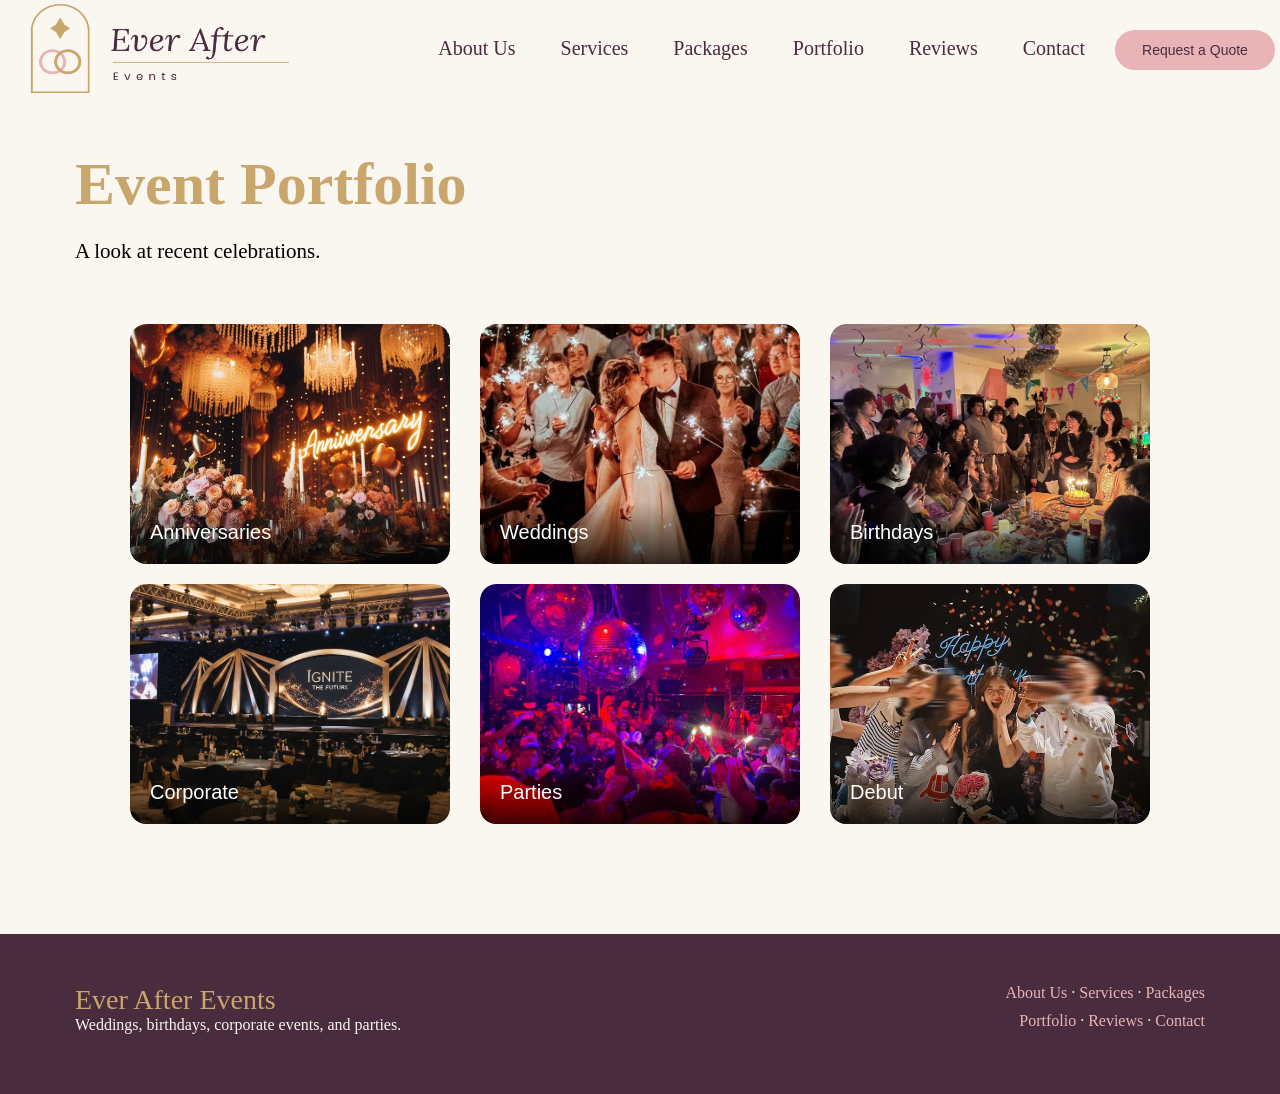
==== portfolio.html @ 4233cff7 "11/25/26 Lab Act" ====
<!DOCTYPE html>
<html lang="en">
<head>
    <meta charset="UTF-8">
    <meta name="viewport" content="width=device-width, initial-scale=1.0">
    <title>Event Portfolio</title>
    <link rel="stylesheet" href="css/style.css">
</head>
<body>

    <header>
      <div class="headnav">
        <img class="logo" src="images/logo.png" alt="Ever After Events">
        <div class="nav">
          <nav>
            <a href="index.html">About Us</a>
            <a href="index.html">Services</a>
            <a href="index.html">Packages</a>
            <a href="portfolio.html" target="_blank">Portfolio</a>
            <a href="index.html">Reviews</a>
            <a href="index.html">Contact</a>
            <button class="requestButton">
              <a href="index.html">Request a Quote</a>
            </button>
          </nav>
        </div>
      </div>
    </header>

    <section id="portfolio">
        <div>
          <h2>Event Portfolio</h2>
          <p>
            A look at recent celebrations.
          </p>
          <div class="gallery">
              <div class="photo">
                  <img src="images/anniversary.jpg" alt="Anniversary Event">
                  <span>Anniversaries</span>
              </div>
              <div class="photo">
                  <img src="images/wedding.jpg" alt="Wedding Event">
                  <span>Weddings</span>
              </div>
              <div class="photo">
                  <img src="images/birthday.jpg" alt="Birthday Event">
                  <span>Birthdays</span>
              </div>
              <div class="photo">
                  <img src="images/corporate.jpg" alt="Corporate Event">
                  <span>Corporate</span>
              </div>
              <div class="photo">
                  <img src="images/parties.jpg" alt="Party Event">
                  <span>Parties</span>
              </div>
              <div class="photo">
                  <img src="images/debut.jpg" alt="Debut Event">
                  <span>Debut</span>
              </div>
          </div>
        </div>
      </section>

    <footer>
      <div class="footerBrand">
        <a class="footerName" href="#home">Ever After Events</a>
        <p>Weddings, birthdays, corporate events, and parties.</p>
      </div>
      <div class="footerLinks">
        <p>
          <a href="index.html">About Us</a> · 
          <a href="index.html">Services</a> ·
          <a href="index.html">Packages</a>
        </p>
        <p>
          <a href="portfolio.html">Portfolio</a> ·
          <a href="index.html">Reviews</a> · 
          <a href="index.html">Contact</a>
        </p>
      </div>
    </footer>

</body>
</html>
---- css/style.css ----
p {
    font-size: 21px;
}
a {
    text-decoration: none;
    color: #4A2C3F;
}
* {
  box-sizing: border-box;
  margin: 0;
  padding: 0;
}
.nav {
    display: flex;
    flex-wrap:wrap;
    font-size: 20px;
    align-items: center;
}
.nav a {
    margin: 0px 20px;
}
.headnav {
    display: flex;
    flex-wrap: wrap;
    flex-direction: row;
    justify-content: space-between;
    margin-bottom: 100px;
    padding: 0px;
    width: 100%;
    position: fixed;
    background-color: #FAF6F0;
    z-index: 100;
}
.logo {
    width: 275px;
    height: 100px;
    margin: 0px 20px;
}
section {
    margin: 100px 0px;
}
.requestButton {
    text-decoration: none;
    color: #4A2C3F;
    font-size: 14px;
    background-color: #E8B4B8;
    border: none;
    margin: 10px 5px;
    height: 40px;
    width: 160px;
    border-radius: 25px;
}
.requestButton a {
    text-decoration: none;
    color: #4A2C3F;
}
body {
    background-color: #FAF6F0;
    
}
#home {
    padding: 0px 75px;
    margin-bottom: 150px;
    margin-top: 0px;
    padding-top: 150px;
}
.home {
    display: flex;
    flex-direction: row;
}
h1 {
    font-size: 60px;
    color: #C9A66B;
    margin-bottom: 20px;
}
h2 {
    font-size: 30px;
    color: #C9A66B;
}
.banner {
  position: relative;
  width: 100%;
  height: 400px;
  border-radius: 16px;
  overflow: hidden;
  margin-left: 40px;
}
.banner img {
  width: 100%;
  height: 100%;
  object-fit: cover;
  display: block;
}
.bannerText {
    position: absolute;
    bottom: 0;
    left: 0;
    width: 100%;
    padding: 20px;
    box-sizing: border-box;
    color: white;
    font-family: sans-serif;
    font-size: 20px;
    text-align: left;
    background: linear-gradient(transparent, rgba(0, 0, 0, 0.75));
}
.banner:hover img {
  transform: scale(1.05);
}
#about {
    display: flex;
    margin-bottom: 100px;
    background-color: #A8B5A2;
    padding: 100px 60px;
}
#about h2 {
    color: #4A2C3F;
    font-size: 60px;
    margin-bottom: 20px;
}
#about div {
    width: 50%;
    padding: 0px 20px;
}
#about .team{
    padding: 0px;
    border-radius: 10px;
}
#services {
    margin-bottom: 100px;
    padding: 0px 75px;
}
#servicesCard {
    display: flex;
    flex-wrap: wrap;
    justify-content: center;
}
#services h2 {
    color: #C9A66B;
    font-size: 60px;
    margin-bottom: 20px;
}
#services h3 {
    color: #4A2C3F;
    font-size: 28px;
}
.card {
    background-color: #C9A66B;
    border-radius: 16px;
    padding: 20px;
    margin: 10px 30px;
    width: 250px;
    height: 200px;
    justify-content: center;
}
html {
    scroll-behavior: smooth;
}
#packages {
    margin-bottom: 100px;
    padding: 0px 75px;
}
#packages h2 {
    color: #C9A66B;
    font-size: 60px;
    margin-bottom: 20px;
}
.package {
    background-color: #ffffff;
    border: 2px solid #C9A66B;
    border-radius: 16px;
    padding: 30px 60px;
    margin: 40px 20px;
    width: 350px;
    height: 350px;
    color: #4A2C3F;
    display: flex;
    flex-direction: column;
}
.package > :last-child {
  align-items: end;
}
.package:hover {
    background-color: #C9A66B;
    color: #ffffff;
}
.package h3 {
    color: #4A2C3F;
    font-size: 28px;
    margin-bottom: 15px;
}
.serviceButton {
    text-decoration: none;
    color: #4A2C3F;
    font-size: 16px;
    background-color: #E8B4B8;
    border: none;
    margin: 10px 5px;
    height: 40px;
    width: 160px;
    border-radius: 25px;
}
.package button {
    margin-top: auto;
}
.package ul {
    list-style: none;
}
.package li {
    font-size: 18px;
    margin-bottom: 10px;
}
#portfolio {
    margin-top: 0px;
    margin-bottom: 100px;
    padding: 0px 75px;
    padding-top: 150px;
}
#portfolio h2 {
    color: #C9A66B;
    font-size: 60px;
    margin-bottom: 20px;
}
.gallery {
    display: flex;
    flex-wrap: wrap;
    justify-content: center;
    margin-top: 50px;
}
.photo {
    position: relative;
    width: 320px;
    height: 240px;
    border-radius: 16px;
    margin: 10px 15px;
    padding: 0;
    border: none;
    overflow: hidden;
    cursor: pointer;
}
.photo img {
    width: 100%;
    height: 100%;
    object-fit: cover;
    border-radius: 16px;
}
.photo span {
    position: absolute;
    bottom: 0;
    left: 0;
    width: 100%;
    padding: 20px;
    box-sizing: border-box;
    color: white;
    font-family: sans-serif;
    font-size: 20px;
    text-align: left;
    background: linear-gradient(transparent, rgba(0, 0, 0, 0.75));
}
.photo:hover img {
  transform: scale(1.06);
}
#reviews {
    display: flex;
    flex-direction: column;
    margin-bottom: 100px;
    background-color: #A8B5A2;
    padding: 100px 60px;
}
#reviews h2 {
    color: #4A2C3F;
    font-size: 60px;
    margin-bottom: 20px;
}
.reviewRow {
    display: flex;
    flex-wrap: wrap;
    justify-content: center;
}
.review {
    background-color: #FAF6F0;
    border-radius: 16px;
    padding: 25px;
    margin: 10px 20px;
    width: 300px;
    color: #4A2C3F;
    border: 2px solid #C9A66B;
    border-radius: 16px;
}
.stars {
    color: #C9A66B;
    font-size: 24px;
    margin-bottom: 10px;
}
#quote {
    margin-bottom: 100px;
    padding: 0px 75px;
}
#quote h2 {
    color: #C9A66B;
    font-size: 60px;
    margin-bottom: 20px;
}
#quote p {
    font-size: 18px;
    margin-bottom: 30px;
}
.quoteForm {
    max-width: 600px;
    display: flex;
    flex-direction: column;
}
.quoteForm label {
    color: #4A2C3F;
    font-size: 18px;
    margin: 15px 0px 5px;
}
.quoteForm input, .quoteForm select, .quoteForm textarea {
    font-size: 16px;
    font-family: inherit;
    color: #4A2C3F;
    background-color: #ffffff;
    border: 2px solid #C9A66B;
    border-radius: 10px;
    padding: 10px;
}
.quoteForm .requestButton {
    margin: 25px 0px 0px;
    cursor: pointer;
}
#contact {
    margin-bottom: 100px;
    padding: 0px 75px;
}
#contact h2 {
    color: #C9A66B;
    font-size: 60px;
    margin-bottom: 20px;
}
.contactRow {
    display: flex;
    flex-wrap: wrap;
    justify-content: center;
}
.contactCard {
    background-color: #A8B5A2;
    border-radius: 16px;
    padding: 25px;
    margin: 30px 15px;
    width: 280px;
    height: 200px;
    color: #4A2C3F;
    border: 2px solid #C9A66B;
    border-radius: 16px;
}
.contactCard h3 {
    font-size: 28px;
    margin-bottom: 10px;
}

footer {
    display: flex;
    flex-wrap: wrap;
    justify-content: space-between;
    background-color: #4A2C3F;
    color: #FAF6F0;
    padding: 50px 75px;
}
footer p {
    font-size: 16px;
    margin-bottom: 10px;
}
footer a {
    color: #E8B4B8;
    text-decoration: none;
}
.footerName {
    font-size: 28px;
    color: #C9A66B;
}
.footerLinks {
    text-align: right;
}
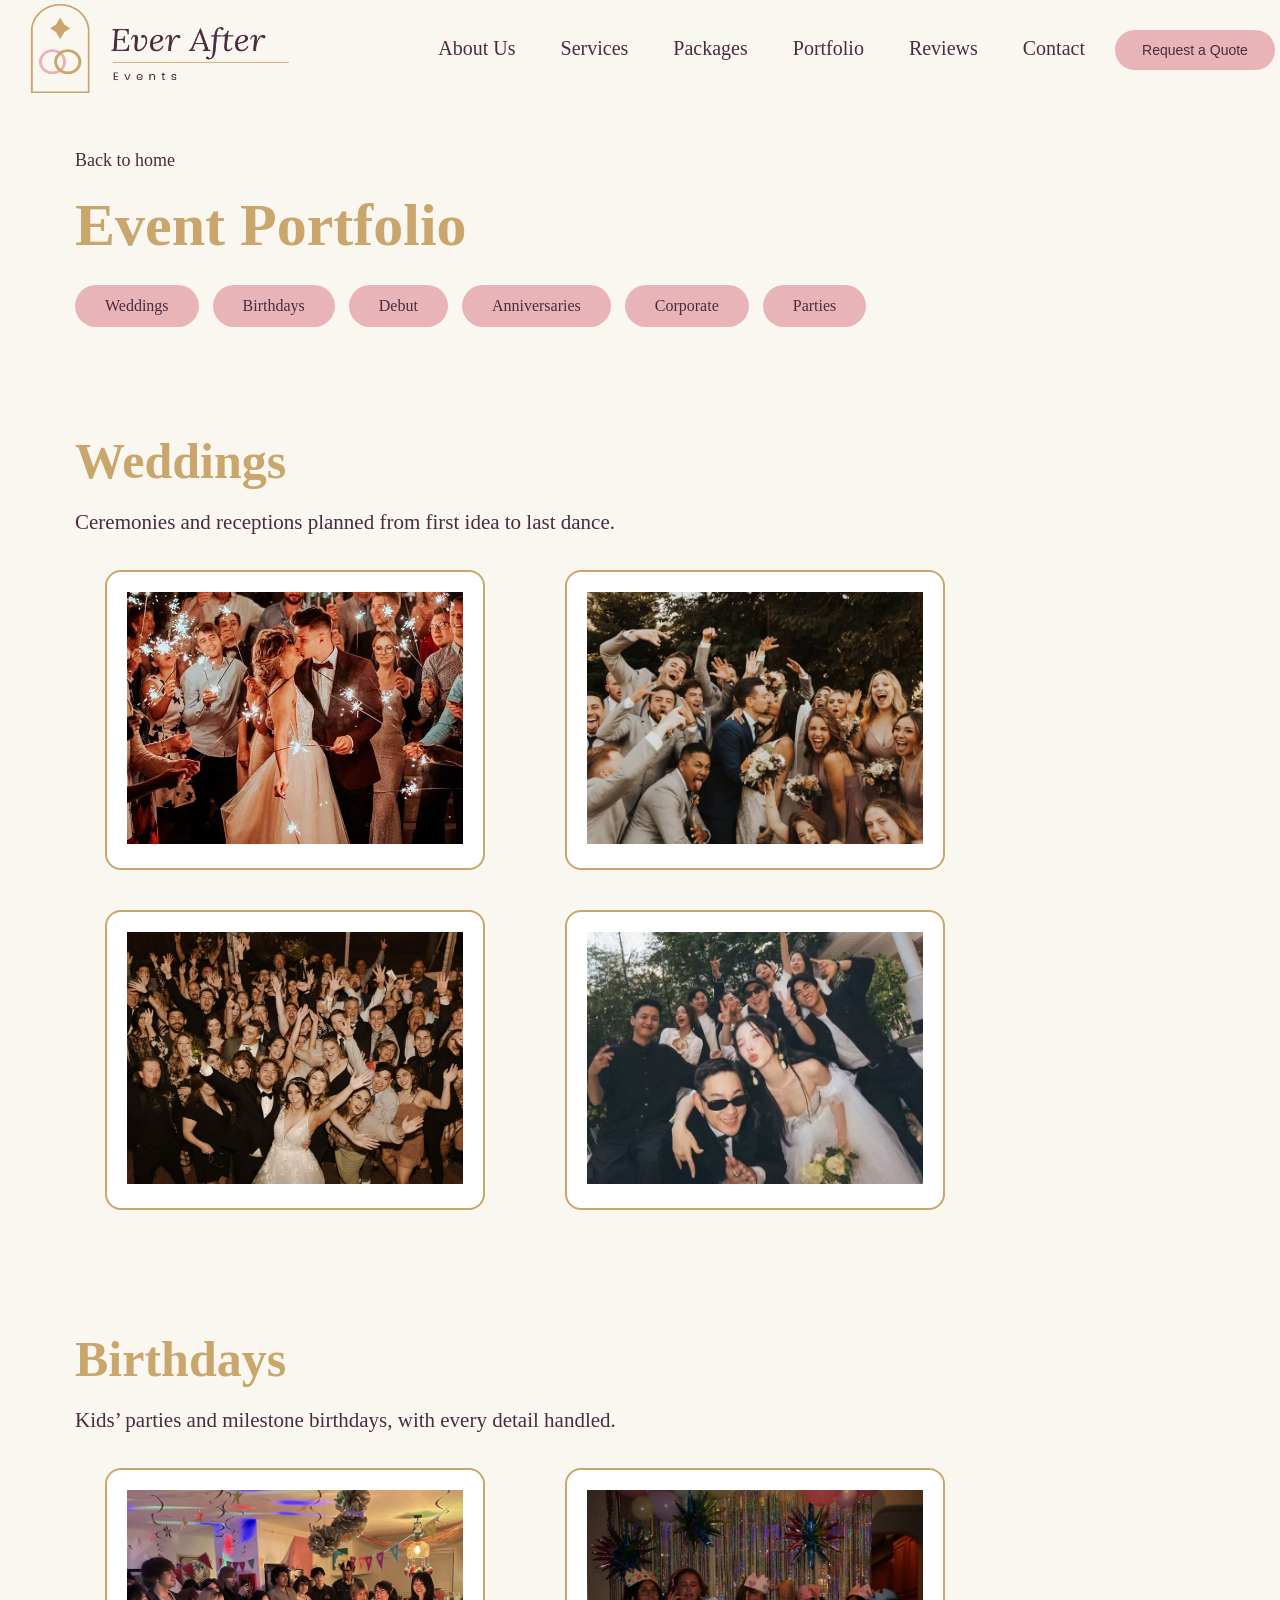
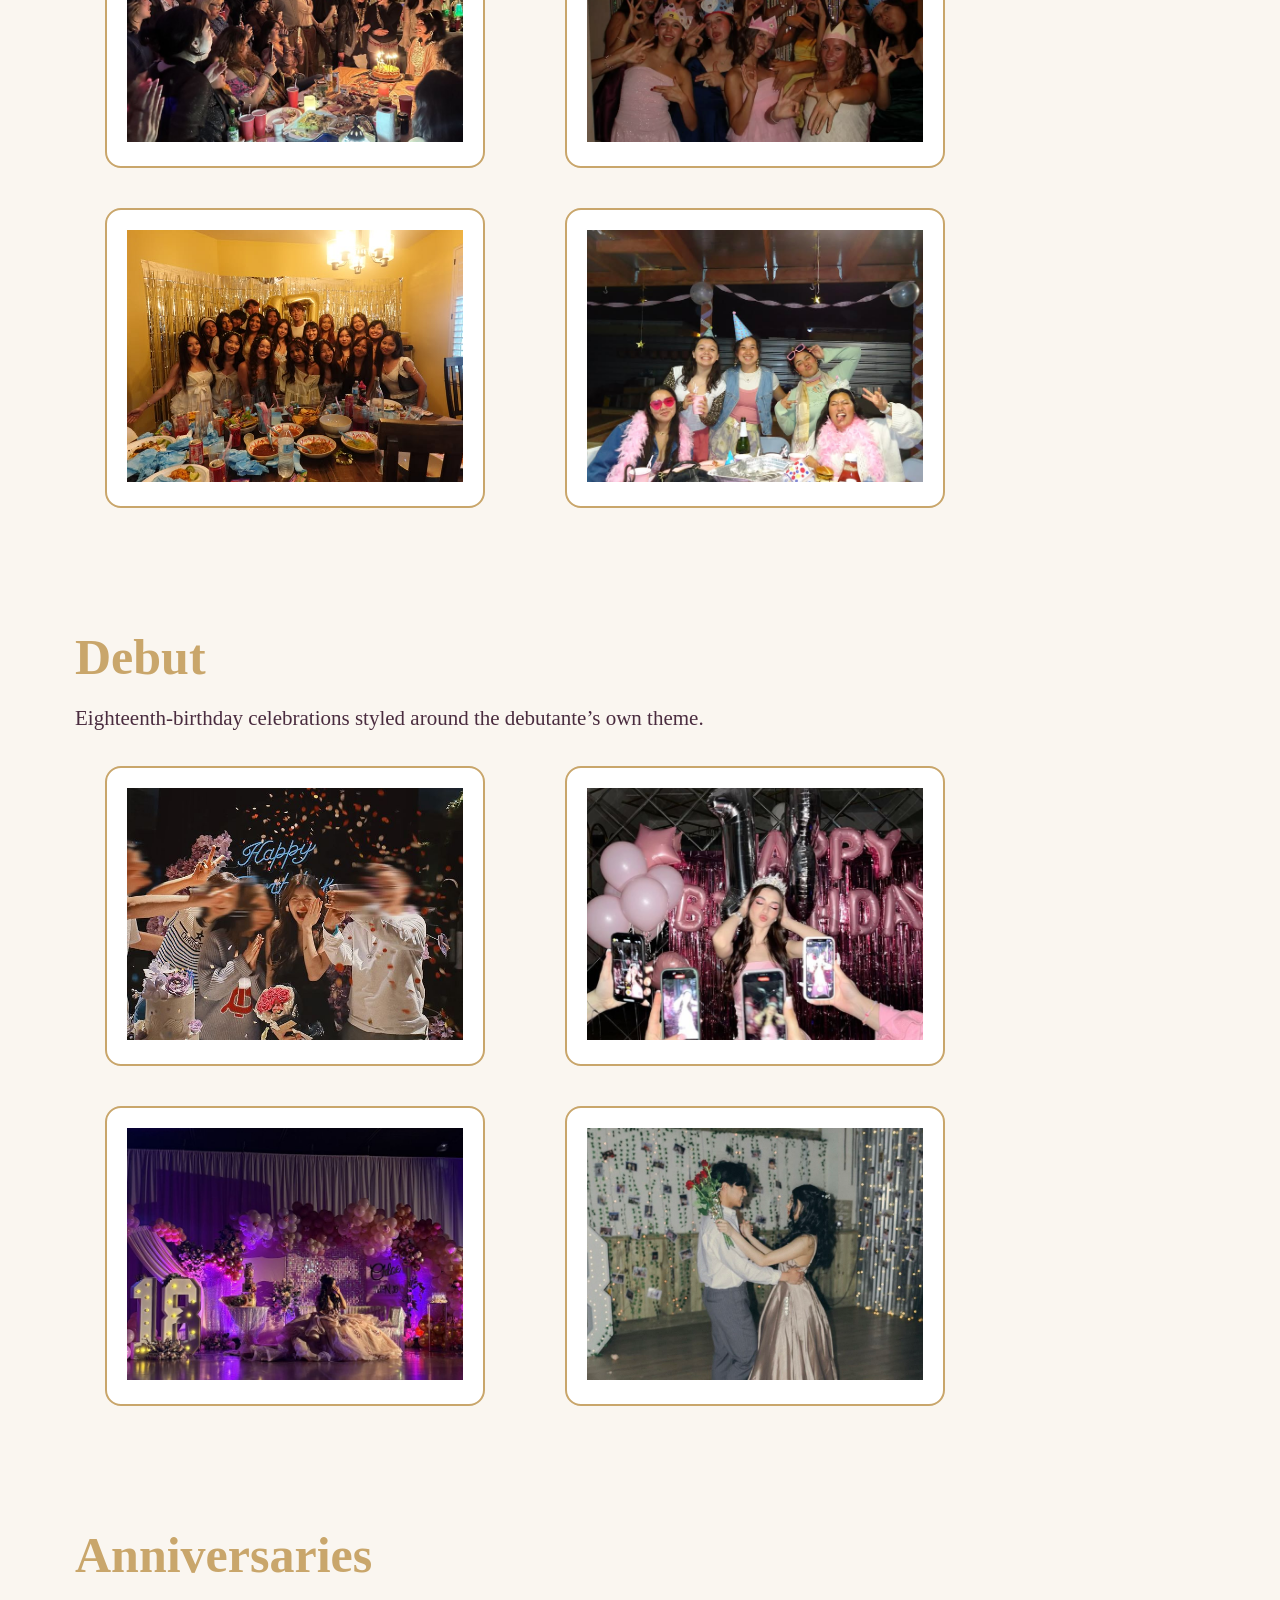
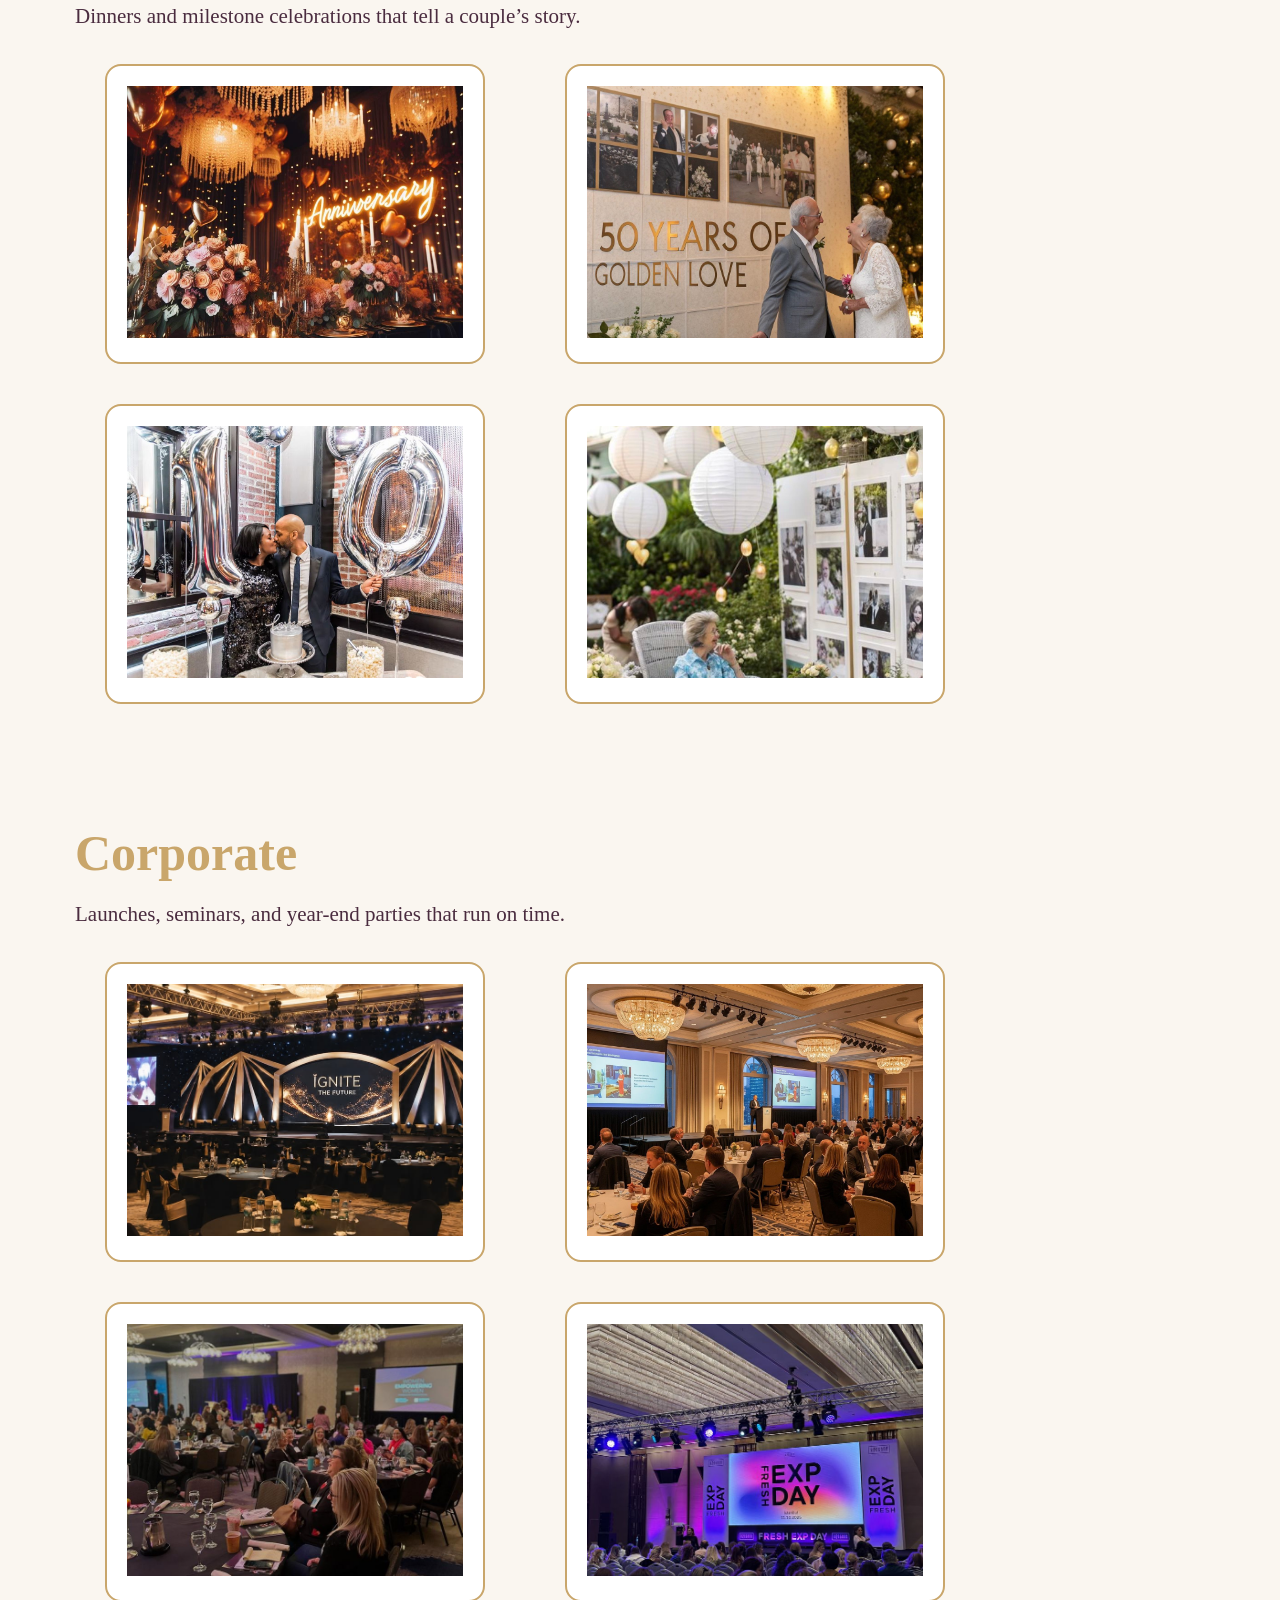
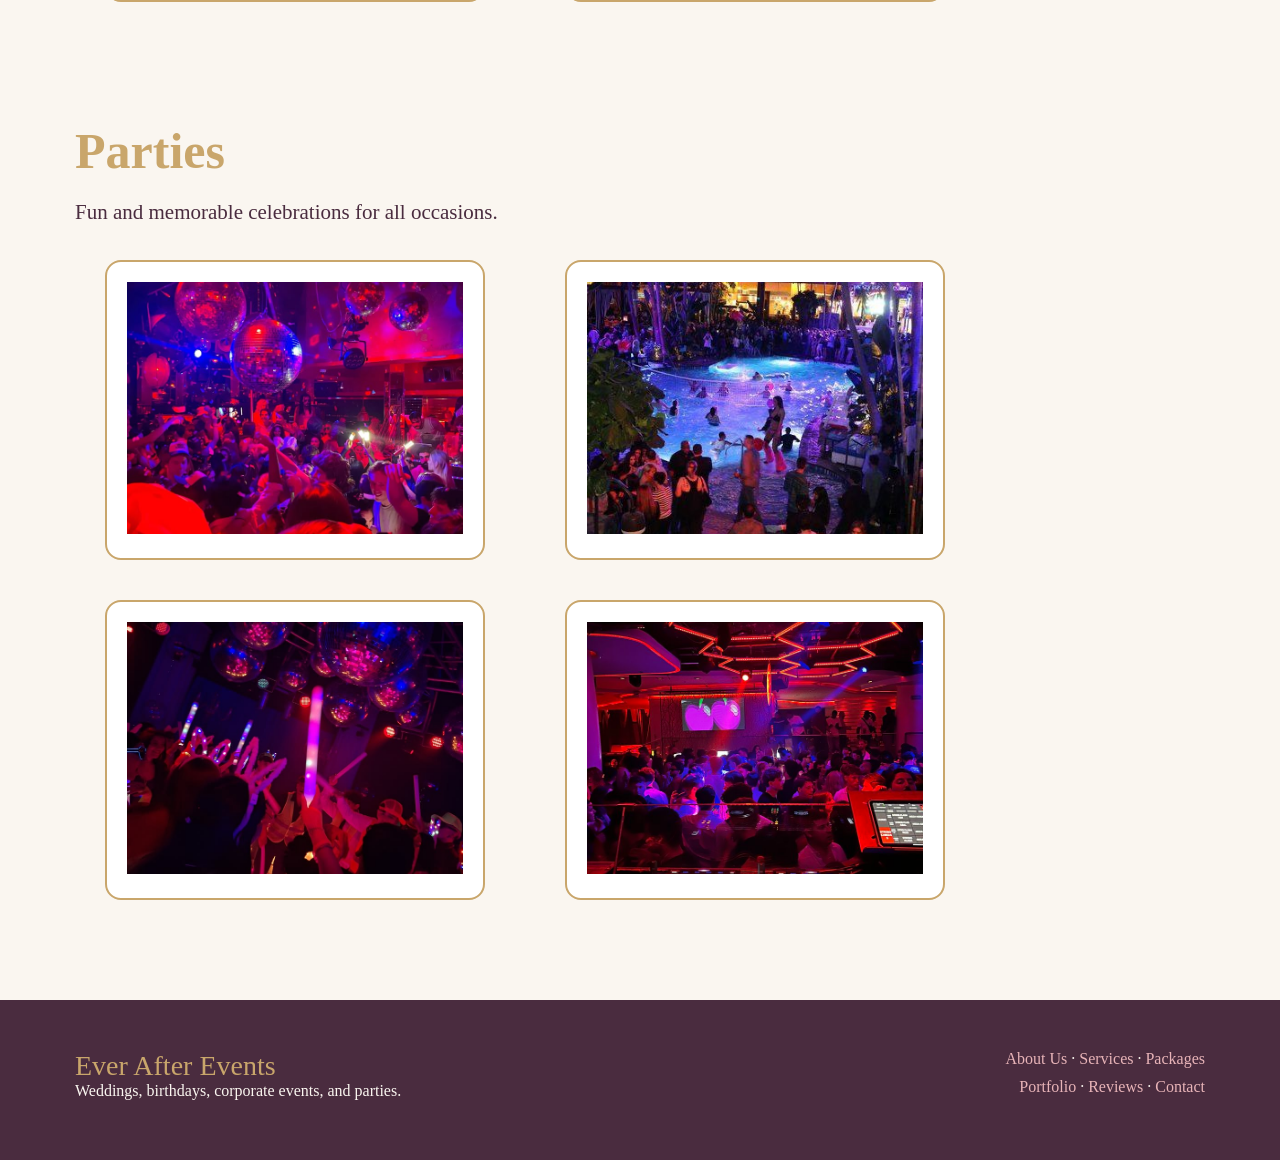
==== commit 74fe7994: "worked on the additionals in 'About' section  and 'Portfolio' html" ====
--- a/portfolio.html
+++ b/portfolio.html
@@ -13,54 +13,148 @@
         <img class="logo" src="images/logo.png" alt="Ever After Events">
         <div class="nav">
           <nav>
-            <a href="index.html">About Us</a>
-            <a href="index.html">Services</a>
-            <a href="index.html">Packages</a>
-            <a href="portfolio.html" target="_blank">Portfolio</a>
-            <a href="index.html">Reviews</a>
-            <a href="index.html">Contact</a>
+            <a href="index.html#about">About Us</a>
+            <a href="index.html#services">Services</a>
+            <a href="index.html#packages">Packages</a>
+            <a href="#weddings">Portfolio</a>
+            <a href="index.html#reviews">Reviews</a>
+            <a href="index.html#contact">Contact</a>
             <button class="requestButton">
-              <a href="index.html">Request a Quote</a>
+              <a href="index.html#quote">Request a Quote</a>
             </button>
           </nav>
         </div>
       </div>
     </header>
 
-    <section id="portfolio">
-        <div>
-          <h2>Event Portfolio</h2>
-          <p>
-            A look at recent celebrations.
-          </p>
-          <div class="gallery">
-              <div class="photo">
-                  <img src="images/anniversary.jpg" alt="Anniversary Event">
-                  <span>Anniversaries</span>
-              </div>
-              <div class="photo">
-                  <img src="images/wedding.jpg" alt="Wedding Event">
-                  <span>Weddings</span>
-              </div>
-              <div class="photo">
-                  <img src="images/birthday.jpg" alt="Birthday Event">
-                  <span>Birthdays</span>
-              </div>
-              <div class="photo">
-                  <img src="images/corporate.jpg" alt="Corporate Event">
-                  <span>Corporate</span>
-              </div>
-              <div class="photo">
-                  <img src="images/parties.jpg" alt="Party Event">
-                  <span>Parties</span>
-              </div>
-              <div class="photo">
-                  <img src="images/debut.jpg" alt="Debut Event">
-                  <span>Debut</span>
-              </div>
+    <main>
+      <section class="intro">
+        <a class="backLink" href="index.html">Back to home</a>
+        <h1>Event Portfolio</h1>
+        <div class="categoryLinks">
+          <a href="#weddings">Weddings</a>
+          <a href="#birthdays">Birthdays</a>
+          <a href="#debut">Debut</a>
+          <a href="#anniversaries">Anniversaries</a>
+          <a href="#corporate">Corporate</a>
+          <a href="#parties">Parties</a>
+        </div>
+      </section>
+
+      <section class="album" id="weddings">
+        <h2>Weddings</h2>
+        <p>Ceremonies and receptions planned from first idea to last dance.</p>
+        <div class="cardDisplay">
+          <div class="card">
+            <img src="images/wedding.jpg" alt="Wedding Event">
+          </div>
+          <div class="card">
+            <img src="images/wedding2.jpg" alt="Wedding Event">
+          </div>
+          <div class="card">
+            <img src="images/wedding3.jpg" alt="Wedding Event">
+          </div>
+          <div class="card">
+            <img src="images/wedding4.jpg" alt="Wedding Event">
           </div>
         </div>
       </section>
+      
+      <section class="album" id="birthdays">
+        <h2>Birthdays</h2>
+        <p>Kids’ parties and milestone birthdays, with every detail handled.</p>
+        <div class="cardDisplay">
+          <div class="card">
+            <img src="images/birthday.jpg" alt="Birthday Event">
+          </div>
+          <div class="card">
+            <img src="images/birthday2.jpg" alt="Birthday Event">
+          </div>
+          <div class="card">
+            <img src="images/birthday3.jpg" alt="Birthday Event">
+          </div>
+          <div class="card">
+            <img src="images/birthday4.jpg" alt="Birthday Event">
+          </div>
+        </div>
+      </section>
+
+      <section class="album" id="debut">
+        <h2>Debut</h2>
+        <p>Eighteenth-birthday celebrations styled around the debutante’s own theme.</p>
+        <div class="cardDisplay">
+          <div class="card">
+            <img src="images/debut.jpg" alt="Debut Event">
+          </div>
+          <div class="card">
+            <img src="images/debut2.jpg" alt="Debut Event">
+          </div>
+          <div class="card">
+            <img src="images/debut3.jpg" alt="Debut Event">
+          </div>
+          <div class="card">
+            <img src="images/debut4.jpg" alt="Debut Event">
+          </div>
+        </div>
+      </section>
+
+      <section class="album" id="anniversaries">
+        <h2>Anniversaries</h2>
+        <p>Dinners and milestone celebrations that tell a couple’s story.</p>
+        <div class="cardDisplay">
+          <div class="card">
+            <img src="images/anniversary.jpg" alt="Anniversary Event">
+          </div>
+          <div class="card">
+            <img src="images/anniversary2.jpg" alt="Anniversary Event">
+          </div>
+          <div class="card">
+            <img src="images/anniversary3.jpg" alt="Anniversary Event">
+        </div>
+        <div class="card">
+            <img src="images/anniversary4.jpg" alt="Anniversary Event">
+        </div>
+
+      </section>
+
+      <section class="album" id="corporate">
+        <h2>Corporate</h2>
+        <p>Launches, seminars, and year-end parties that run on time.</p>
+        <div class="cardDisplay">
+          <div class="card">
+            <img src="images/corporate.jpg" alt="Corporate Event">
+          </div>
+          <div class="card">
+            <img src="images/corporate2.jpg" alt="Corporate Event">
+          </div>
+          <div class="card">
+            <img src="images/corporate3.jpg" alt="Corporate Event">
+          </div>
+          <div class="card">
+            <img src="images/corporate4.jpg" alt="Corporate Event">
+          </div>
+        </div>
+      </section>
+
+      <section class="album" id="parties">
+        <h2>Parties</h2>
+        <p>Fun and memorable celebrations for all occasions.</p>
+        <div class="cardDisplay">
+          <div class="card">
+            <img src="images/parties.jpg" alt="Party Event">
+          </div>
+          <div class="card">
+            <img src="images/parties2.jpg" alt="Party Event">
+          </div>
+          <div class="card">
+            <img src="images/parties3.jpg" alt="Party Event">
+          </div>
+          <div class="card">
+            <img src="images/parties4.jpg" alt="Party Event">
+          </div>
+        </div>
+      </section>
+    </main>
 
     <footer>
       <div class="footerBrand">
@@ -69,17 +163,16 @@
       </div>
       <div class="footerLinks">
         <p>
-          <a href="index.html">About Us</a> · 
-          <a href="index.html">Services</a> ·
-          <a href="index.html">Packages</a>
+          <a href="index.html#about">About Us</a> · 
+          <a href="index.html#services">Services</a> ·
+          <a href="index.html#packages">Packages</a>
         </p>
         <p>
-          <a href="portfolio.html">Portfolio</a> ·
-          <a href="index.html">Reviews</a> · 
-          <a href="index.html">Contact</a>
+          <a href="portfolio.html#portfolio">Portfolio</a> ·
+          <a href="index.html#reviews">Reviews</a> · 
+          <a href="index.html#contact">Contact</a>
         </p>
       </div>
     </footer>
-
 </body>
 </html>
--- a/css/style.css
+++ b/css/style.css
@@ -357,7 +357,6 @@
     font-size: 28px;
     margin-bottom: 10px;
 }
-
 footer {
     display: flex;
     flex-wrap: wrap;
@@ -380,4 +379,61 @@
 }
 .footerLinks {
     text-align: right;
+}
+.intro {
+    margin-top: 0px;
+    padding: 0px 75px;
+    padding-top: 150px;
+    margin-bottom: 60px;
+}
+.intro p {
+    color: #4A2C3F;
+    margin-bottom: 30px;
+}
+.backLink {
+    display: inline-block;
+    font-size: 18px;
+    margin-bottom: 20px;
+}
+.categoryLinks a {
+    display: inline-block;
+    font-size: 16px;
+    background-color: #E8B4B8;
+    border-radius: 25px;
+    padding: 12px 30px;
+    margin: 5px 10px 5px 0px;
+}
+.album {
+    padding: 0px 75px;
+    margin-bottom: 80px;
+}
+.album p {
+    color: #4A2C3F;
+    margin-bottom: 25px;
+}
+.album h2 {
+    color: #C9A66B;
+    font-size: 50px;
+    margin-bottom: 20px;
+}
+.cardDisplay {
+    display: flex;
+    flex-wrap:wrap;
+    gap: 20px;
+    overflow-x: auto;
+    padding-bottom: 10px;
+}
+.card {
+    background-color: #ffffff;
+    border: 2px solid #C9A66B;
+    border-radius: 16px;
+    overflow: hidden;
+    height: 300px;
+    width: 380px;
+}
+.card img, .photoBox {
+    display: block;
+    width: 100%;
+    aspect-ratio: 4 / 3;
+    object-fit: cover;
 }
